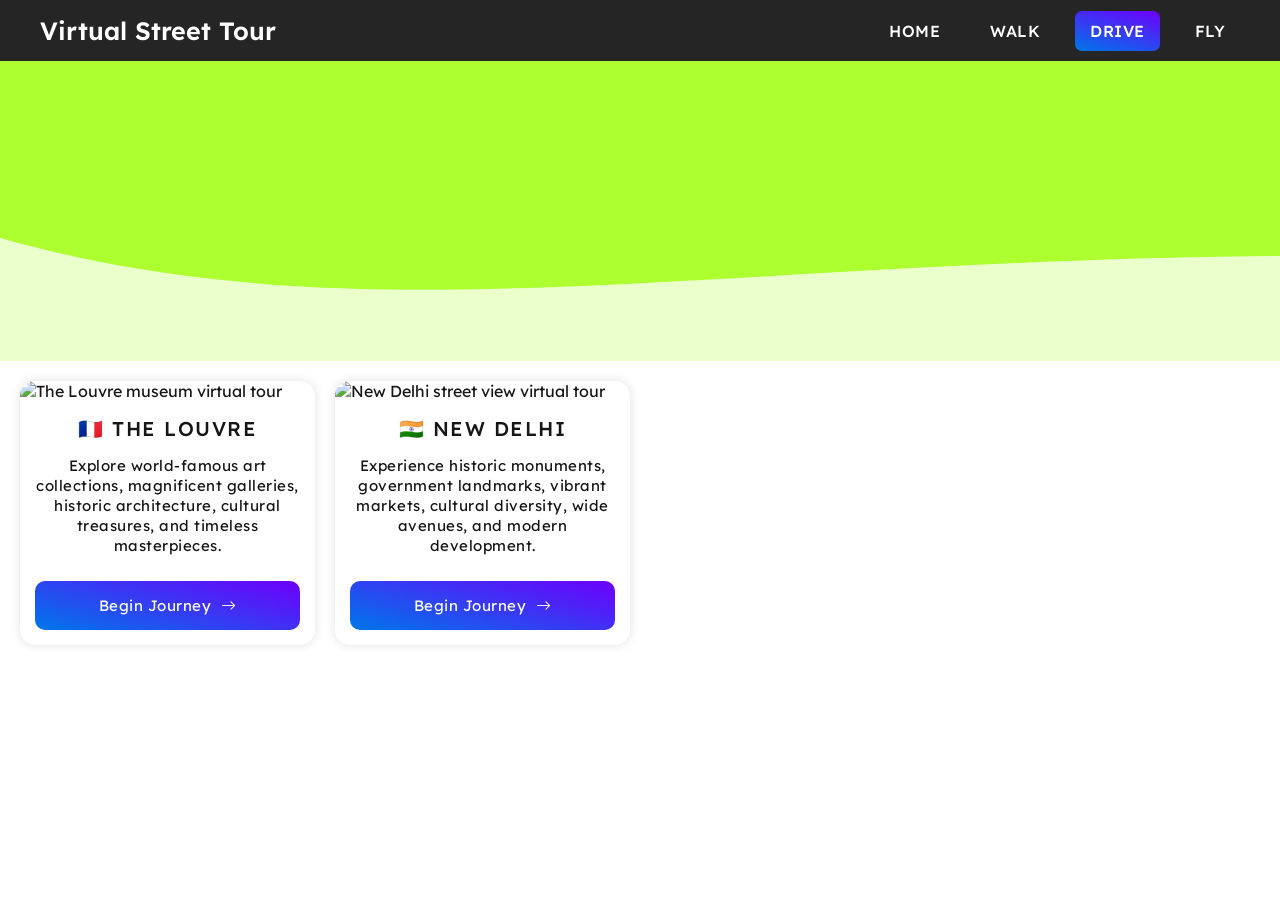
==== drive.html @ ffb22863 "compress images" ====
<!doctype html>
<html lang="en">
  <head>
    <meta charset="UTF-8" />
    <meta http-equiv="X-UA-Compatible" content="IE=edge" />
    <meta name="viewport" content="width=device-width, initial-scale=1.0" />
    <link rel="shortcut icon" href="./images/favicon.png" type="image/x-icon" />

    <title>Driving Tour</title>

    <!-- bootstrap icons  -->
    <link
      rel="stylesheet"
      href="https://cdn.jsdelivr.net/npm/bootstrap-icons@1.13.1/font/bootstrap-icons.min.css"
    />

    <!-- unicons  -->
    <link
      rel="stylesheet"
      href="https://unicons.iconscout.com/release/v4.2.0/css/line.css"
    />
    <script src="https://unicons.iconscout.com/release/v4.2.0/script/monochrome/bundle.js"></script>
    <link
      rel="stylesheet"
      href="https://unicons.iconscout.com/release/v4.2.0/css/solid.css"
    />
    <link
      rel="stylesheet"
      href="https://unicons.iconscout.com/release/v4.2.0/css/thinline.css"
    />

    <link rel="stylesheet" href="./css/common.css" />
    <link rel="stylesheet" href="./css/main.css" />
    <link rel="stylesheet" href="./css/video.css" />
  </head>
  <body>
    <!-- header  -->
    <header class="header">
      <div class="header-content">
        <div class="logo">
          <div class="text">Virtual Street Tour</div>
          <!-- <img src="./images/logo-2.png" alt="" /> -->
        </div>
        <div class="menu">
          <div class="menu__link">
            <a href="./" class="">Home</a>
          </div>
          <div class="menu__link">
            <a href="./walk.html"
              >Walk </i
            ></a>
          </div>
          <div class="menu__link">
            <a href="./drive.html" class="active">Drive </a>
          </div>
          <div class="menu__link">
            <a href="./fly.html">Fly </a>
          </div>
        </div>
      </div>
    </header>

   


    <!-- Wave SVG Animation -->
    <div class="waves">
       
        <svg class="svg1" width="100%" height="200px" fill="none" version="1.1"
        xmlns="http://www.w3.org/2000/svg">
          <linearGradient id="grad1" x1="0%" y1="0%" x2="100%" y2="0%">
            <stop offset="0%" stop-color="#FFFFFF" stop-opacity="0.5" />
            <stop offset="50%" stop-color="#FFFFFF" stop-opacity="0.5" />
            <stop offset="100%" stop-color="#FFFFFF" stop-opacity="0.5" />
        </linearGradient>
        <path 
            fill="url(#grad1)" 
            d="
            M0 67
            C 273,183
                822,-40
                1920.00,106 
            
            V 359 
            H 0 
            V 67
            Z">
            <animate 
            repeatCount="indefinite" 
            fill="url(#grad1)" 
            attributeName="d" 
            dur="15s"
            attributeType="XML"
            values="
                M0 77 
                C 473,283
                822,-40
                1920,116 
                
                V 359 
                H 0 
                V 67 
                Z; 

                M0 77 
                C 473,-40
                1222,283
                1920,136 
                
                V 359 
                H 0 
                V 67 
                Z; 

                M0 77 
                C 973,260
                1722,-53
                1920,120 
                
                V 359 
                H 0 
                V 67 
                Z; 

                M0 77 
                C 473,283
                822,-40
                1920,116 
                
                V 359 
                H 0 
                V 67 
                Z
                ">
            </animate>
        </path>
        </svg>

        <svg class="svg2" width="100%" height="200px" fill="none" version="1.1"
        xmlns="http://www.w3.org/2000/svg">
          <linearGradient id="grad1" x1="0%" y1="0%" x2="100%" y2="0%">
            <stop offset="0%" stop-color="#FFFFFF" stop-opacity="1" />
            <stop offset="50%" stop-color="#FFFFFF" stop-opacity="1" />
            <stop offset="100%" stop-color="#FFFFFF" stop-opacity="1" />
        </linearGradient>
        <path 
            fill="url(#grad1)" 
            d="
            M0 67
            C 273,183
                822,-40
                1920.00,106 
            
            V 359 
            H 0 
            V 67
            Z">
            <animate 
            repeatCount="indefinite" 
            fill="url(#grad1)" 
            attributeName="d" 
            dur="15s"
            attributeType="XML"
            values="
                M0 77 
                C 473,283
                822,-40
                1920,116 
                
                V 359 
                H 0 
                V 67 
                Z; 

                M0 77 
                C 473,-40
                1222,283
                1920,136 
                
                V 359 
                H 0 
                V 67 
                Z; 

                M0 77 
                C 973,260
                1722,-53
                1920,120 
                
                V 359 
                H 0 
                V 67 
                Z; 

                M0 77 
                C 473,283
                822,-40
                1920,116 
                
                V 359 
                H 0 
                V 67 
                Z
                ">
            </animate>
        </path>
        </svg>



    </div>

  


   
    <!-- explore  -->
    <div class="explore-area">
      <div class="explore-area-content">
        <!-- The Louvre -->
        <div class="explore-area__item">
          <div class="thumbnail">
            <img
              class="bg-img"
              src="./images/cities/The-Louvre.png"
              alt="The Louvre museum virtual tour"
            />
          </div>
          <div class="text">
            <h3>🇫🇷 The Louvre</h3>
            <p>
              Explore world-famous art collections, magnificent galleries,
              historic architecture, cultural treasures, and timeless
              masterpieces.
            </p>
            <a data-video="y-1144Qq-Qc" data-start="160" class="btn walk"
              >Begin Journey <i class="bi bi-arrow-right"></i
            ></a>
          </div>
        </div>

        <!-- New Delhi -->
        <div class="explore-area__item">
          <div class="thumbnail">
            <img
              class="bg-img"
              src="./images/cities/New-Delhi.png"
              alt="New Delhi street view virtual tour"
            />
          </div>
          <div class="text">
            <h3>🇮🇳 New Delhi</h3>
            <p>
              Experience historic monuments, government landmarks, vibrant
              markets, cultural diversity, wide avenues, and modern development.
            </p>
            <a data-video="IiW8181-Dbo" data-start="28" class="btn walk"
              >Begin Journey <i class="bi bi-arrow-right"></i
            ></a>
          </div>
        </div>
      </div>
    </div>

    <!-- Fullscreen Video Modal -->
    <div id="videoModal">
      <div class="video-wrapper">
        <iframe id="youtubeFrame" allow="autoplay" allowfullscreen> </iframe>
        <div class="video-overlay">
          <button id="backBtn">
            <img src="./images/icons/left-chevron.png" alt="" />
          </button>
          <div id="openMenu">
            <img src="./images/icons/more.png" alt="" />
          </div>
          <div class="sidebar">
            <div id="closeBar">
              <img src="./images/icons/red-cross.png" alt="" />
            </div>
            <button>New York 🇺🇸</button>
            <button>Jersey 🇺🇸</button>
            <button>Greece 🇺🇸</button>
            <button>California 🇺🇸</button>
            <button>Miami 🇺🇸</button>
            <button>New York 🇺🇸</button>
            <button>New York 🇺🇸</button>
            <button>New York 🇺🇸</button>
            <button>New York 🇺🇸</button>
            <button>New York 🇺🇸</button>
            <button>New York 🇺🇸</button>
            <button>New York 🇺🇸</button>
            <button>New York 🇺🇸</button>
            <button>New York 🇺🇸</button>
            <button>New York 🇺🇸</button>
            <button>New York 🇺🇸</button>
            <button>New York 🇺🇸</button>
            <button>New York 🇺🇸</button>
            <button>New York 🇺🇸</button>
            <button>New York 🇺🇸</button>
            <button>New York 🇺🇸</button>
            <button>New York 🇺🇸</button>
            <button>New York 🇺🇸</button>
            <button>New York 🇺🇸</button>
            <button>New York 🇺🇸</button>
          </div>
        </div>

        <!-- Your custom back button -->
      </div>
    </div>

    <script src="./js/video.js"></script>
  </body>
</html>
---- css/common.css ----
@import url('https://fonts.googleapis.com/css2?family=Google+Sans+Flex:opsz,wght@6..144,1..1000&display=swap');
@import url('https://fonts.googleapis.com/css2?family=DM+Sans:ital,opsz,wght@0,9..40,100..1000;1,9..40,100..1000&display=swap');
@import url('https://fonts.googleapis.com/css2?family=Lexend+Deca:wght@100..900&display=swap');

* {
    margin: 0;
    padding: 0;
    box-sizing: border-box;
    /* font-family: "Google Sans Flex", sans-serif; */
     font-family: "Lexend Deca", sans-serif;
    /* font-family: "DM Sans", sans-serif; */
    color: #161616;
    transition: 0.3s;
}


h1,
h2,
h3,
h4,
h5,
h6 {
    font-weight: 500;
}

h1 {
    font-size: 30px;
    font-weight: 500;
}

h2 {
    font-size: 30px;
    font-weight: 500;
}

h3 {
    font-size: 20px;
    font-weight: 500;
}

h4 {
    font-weight: 500;
}

h5 {}

a {
    text-decoration: none;
    font-size: 15px;
    letter-spacing: .5px;

}

p {
    font-size: 15px;
    line-height: 20px;
    letter-spacing: .5px;
}

span {
    font-size: 15px;

}


ul,
li {
    list-style: none;
    font-size: 15px;

}

img {
    width: 100%;
}





/* div{
  --bg: radial-gradient(#000000 67%, rgba(0, 0, 0, 0) 68%);
  background: linear-gradient(#ff1493 calc(50% - 13em), #ffff00 calc(50% + 13em));
} */

div.waves{
  background-color: greenyellow;
  width: 100%;
  position: relative;
  height: 300px;
}

.svg1{
  position: absolute;
  width: 100%;
  bottom: 0;
  left: 0;
  animation-name: move-left;
  animation-duration: 4s;
  animation-iteration-count: infinite;
  animation-direction: alternate;
}

.svg2{
  position: absolute;
  width: 100%;
  bottom: 0;
  left: 0;
  animation-name: move-right;
  animation-duration: 1s;
  animation-iteration-count: infinite;
  animation-direction: alternate;
}

.spacer{
  height: 100px;
  width: 100%;
}

@keyframes example {
  0%   {
    left:0px;
    top:0px;}
  
  50%  {
    left:-2000px;
    top:200px;}
  
  100% {
    left:0px; 
    top:0px;}
}
---- css/main.css ----
.header {
  padding: 15px 20px;
  background-color: #252525;
  /* border-bottom: 1px solid gray; */
  /* background: #00d2fc;
  background: linear-gradient(195deg, rgb(109, 0, 252) 1%, rgba(0, 117, 234, 1) 99%); */
}

.header-content {
  max-width: 1200px;
  margin-inline: auto;
  display: flex;
  justify-content: space-between;
  align-items: center;
}

.header-content .logo {
  /* width: 150px; */
}

.header-content .logo .text {
  font-weight: 600;
  font-size: 25px;
  color: white;
}


.header-content .menu {
  display: flex;
  gap: 20px;
  margin-right: 0px;
}

.header-content .menu .menu__link a {
  font-size: 16px;
  color: white;
  padding: 10px 15px;
  border-radius: 7px;
  font-weight: 500;
  text-transform: uppercase;
}

.header-content .menu .menu__link a.active {
  background: #00d2fc;
  background: linear-gradient(195deg, #6d00fc 1%, rgba(0, 117, 234, 1) 99%);
}

.header-content .menu .menu__link a:hover {
  background: #00d2fc;
  background: linear-gradient(195deg, #6d00fc 1%, rgba(0, 117, 234, 1) 99%);
}

.header-content .menu .menu__link a i {
  font-size: 16px;
  color: white;
}





/***************** hero  *******************/

.hero {
  padding: 20px 20px 0;
}


.hero-content {
  text-align: center;
  max-width: 1400px;
  margin-inline: auto;
  /* background: #00d2fc; */
  /* background: linear-gradient(195deg, rgb(109, 0, 252) 1%, rgba(0, 117, 234, 1) 99%); */
  padding: 30px 30px;
  border-radius: 18px;
}

.hero-content h3 {
  margin-bottom: 15px;
  /* color: #ffe299; */
  letter-spacing: 1px;
}

.hero-content h1 {
  margin-bottom: 15px;
  /* color: white; */
  text-transform: uppercase;
  letter-spacing: 1px;
  font-size: 50px;

}
.hero-content h1 span{
  background: #00d2fc; 
  background: linear-gradient(195deg, rgb(109, 0, 252) 1%, rgba(0, 117, 234, 1) 99%); 
  padding: 5px 20px;
  color: white;
  font-size: 50px;
  border-radius: 10px;
}

.hero-content p {
  /* color: white; */
  max-width: 800px;
  margin-inline: auto;

}


















/* explore area  */

.explore-area {
  padding: 20px 20px 60px 20px;
}

.explore-area>h2 {
  text-align: center;
  padding: 15px;
  margin-bottom: 20px;
  text-transform: uppercase;
  letter-spacing: 1px;
}

.explore-area-content {
  max-width: 1400px;
  margin-inline: auto;
  display: grid;
  grid-template-columns: 1fr 1fr 1fr 1fr;
  gap: 20px;
}

.explore-area__item {
  box-shadow: 0px 0px 10px 1px rgba(0, 0, 0, 0.1);
  display: block;
  border-radius: 15px;
  overflow: hidden;
}

.explore-area__item:hover {
  transform: scale(1.02);
}

.explore-area__item .thumbnail {
  position: relative;
}

.explore-area__item .thumbnail .bg-img {}



.explore-area__item .text {
  padding: 15px;
}

.explore-area__item .text h3 {
  margin-bottom: 15px;
  text-align: center;
  text-transform: uppercase;
  letter-spacing: 1.5px;
}

.explore-area__item .text p {
  text-align: center;
  margin-bottom: 25px;
}

.explore-area__item .text .btn {
  display: block;
  text-align: center;
  background: #00d2fc;
  background: linear-gradient(195deg, rgb(109, 0, 252) 1%, rgba(0, 117, 234, 1) 99%);
  color: white;
  padding: 15px;
  outline: none;
  border: none;
  border-radius: 10px;
  cursor: pointer;
}

.explore-area__item .text .btn i {
  color: white;
  padding-left: 5px;
}


@media screen and (max-width:992px) {
  .explore-area-content {
    grid-template-columns: 1fr 1fr 1fr;
  }
}

@media screen and (max-width:765px) {
  .explore-area-content {
    grid-template-columns: 1fr 1fr;
  }
}

@media screen and (max-width:576px) {
  .explore-area-content {
    grid-template-columns: 1fr 1fr;
  }
}






/* footer  */

.footer {
  background-color: #efefef;
  padding: 40px 20px;
}

.footer-content {
  max-width: 1400px;
  margin-inline: auto;
  display: grid;
  grid-template-columns: 1.5fr 1fr 1fr 1fr;
  gap: 40px;
  justify-content: center;
}

.footer-content h3 {
  margin-bottom: 20px;
  text-transform: uppercase;
  letter-spacing: 1px;
}

.footer-content a {
  display: block;
  margin-bottom: 10px;
}

.footer-content a:hover {
  transform: translateX(5px);
}

.footer-content .logo img {
  width: 260px;
  margin-bottom: 10px;
}
---- css/video.css ----
.cities {
  display: flex;
  gap: 20px;
  padding: 30px;
}

.city-box {
  width: 200px;
  height: 120px;
  background: #007bff;
  color: white;
  display: flex;
  align-items: center;
  justify-content: center;
  cursor: pointer;
  border-radius: 10px;
  font-size: 20px;
}

#videoModal {
  position: fixed;
  inset: 0;
  width: 100%;
  height: 100vh;
  background: #000;
  z-index: 5;
  display: none;
}

.video-wrapper {
  position: relative;
  width: 100%;
  height: 100%;
}

#youtubeFrame {
  position: absolute;
  top: 50%;
  left: 50%;
  width: 177.78vh;
  height: 115vh;
  min-width: 100vw;
  min-height: 56.25vw;
  transform: translate(-50%, -50%);
  border: none;
}

/* Invisible layer above video */
.video-overlay {
  -webkit-user-select: none;
  outline: none;
  -webkit-tap-highlight-color: transparent;
  position: fixed;
  width: 100%;
  height: 100%;
  inset: 0;
  z-index: 10;
  background: transparent;
}

.video-overlay .sidebar {
  position: absolute;
  right: 10px;
  top: 10px;
  display: flex;
  flex-direction: column;
  background: #00d2fc;
  background: linear-gradient(
    195deg,
    rgb(109, 0, 252) 1%,
    rgba(0, 117, 234, 1) 99%
  );
  border-radius: 15px;
  padding: 60px 15px 25px 15px;
  gap: 15px;
  width: 250px;
  height: 80%;
  z-index: 20;
  overflow-y: auto;
  display: none;
}

.video-overlay .sidebar{
  scrollbar-width: none;
  scrollbar-color: green;

}
.video-overlay .sidebar button {
  padding: 10px 20px;
  border: none;
  border-radius: 8px;
  text-transform: uppercase;
  cursor: pointer;
  text-align: left;
}
.video-overlay .sidebar button:hover {
  transform: translateX(5px);
}

.video-overlay .sidebar #closeBar {
  position: absolute;
  top: 10px;
  right: 10px;
  cursor: pointer;
  height: 35px;
  width: 35px;
  border-radius: 50%;
  background-color: transparent;
  display: flex;
  justify-content: center;
  align-items: center;
  /* background-color: gainsboro; */
}
.video-overlay .sidebar #closeBar img {
  width: 15px;
}
/* Back button above overlay */
#backBtn {
  position: fixed;
  top: 10px;
  left: 10px;
  z-index: 20;
  padding: 10px 12px;
  border: none;
  border-radius: 8px;
  font-size: 20px;
  cursor: pointer;
  background: #00d2fc;
  background: linear-gradient(
    195deg,
    rgb(109, 0, 252) 1%,
    rgba(0, 117, 234, 1) 99%
  );
  display: flex;
}
#backBtn img {
  width: 12px;
}

#openMenu {
  position: fixed;
  top: 10px;
  right: 10px;
  z-index: 15;
  padding: 9px 12px;
  border: none;
  border-radius: 8px;
  font-size: 20px;
  cursor: pointer;
  background: #00d2fc;
  background: linear-gradient(
    195deg,
    rgb(109, 0, 252) 1%,
    rgba(0, 117, 234, 1) 99%
  );
  display: flex;
  z-index: 15;
}
#openMenu img {
  width: 15px;
}
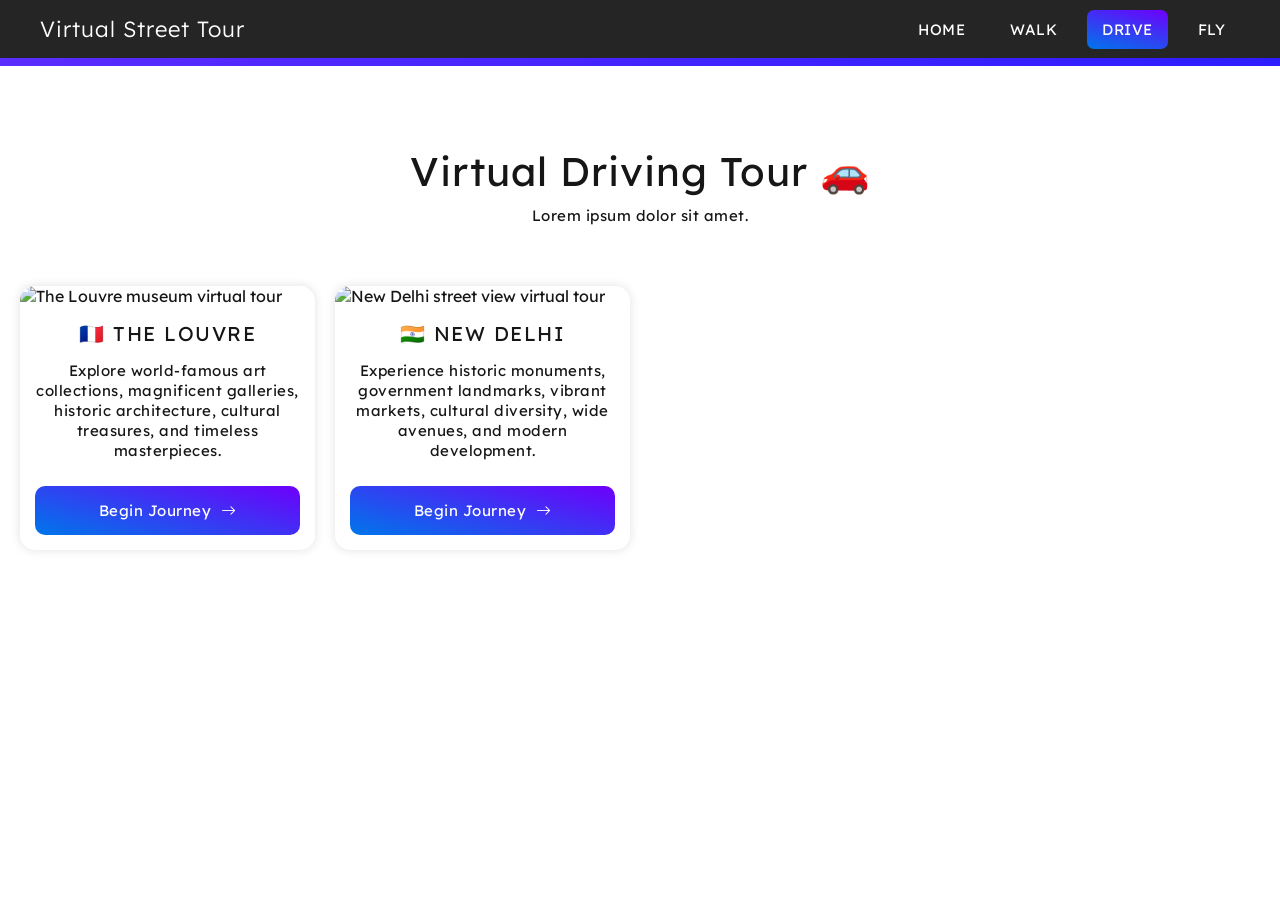
==== commit c08cf33c: "header" ====
--- a/drive.html
+++ b/drive.html
@@ -60,158 +60,17 @@
       </div>
     </header>
 
-   
+    <div class="topborder"></div>
 
 
-    <!-- Wave SVG Animation -->
-    <div class="waves">
-       
-        <svg class="svg1" width="100%" height="200px" fill="none" version="1.1"
-        xmlns="http://www.w3.org/2000/svg">
-          <linearGradient id="grad1" x1="0%" y1="0%" x2="100%" y2="0%">
-            <stop offset="0%" stop-color="#FFFFFF" stop-opacity="0.5" />
-            <stop offset="50%" stop-color="#FFFFFF" stop-opacity="0.5" />
-            <stop offset="100%" stop-color="#FFFFFF" stop-opacity="0.5" />
-        </linearGradient>
-        <path 
-            fill="url(#grad1)" 
-            d="
-            M0 67
-            C 273,183
-                822,-40
-                1920.00,106 
-            
-            V 359 
-            H 0 
-            V 67
-            Z">
-            <animate 
-            repeatCount="indefinite" 
-            fill="url(#grad1)" 
-            attributeName="d" 
-            dur="15s"
-            attributeType="XML"
-            values="
-                M0 77 
-                C 473,283
-                822,-40
-                1920,116 
-                
-                V 359 
-                H 0 
-                V 67 
-                Z; 
-
-                M0 77 
-                C 473,-40
-                1222,283
-                1920,136 
-                
-                V 359 
-                H 0 
-                V 67 
-                Z; 
-
-                M0 77 
-                C 973,260
-                1722,-53
-                1920,120 
-                
-                V 359 
-                H 0 
-                V 67 
-                Z; 
-
-                M0 77 
-                C 473,283
-                822,-40
-                1920,116 
-                
-                V 359 
-                H 0 
-                V 67 
-                Z
-                ">
-            </animate>
-        </path>
-        </svg>
-
-        <svg class="svg2" width="100%" height="200px" fill="none" version="1.1"
-        xmlns="http://www.w3.org/2000/svg">
-          <linearGradient id="grad1" x1="0%" y1="0%" x2="100%" y2="0%">
-            <stop offset="0%" stop-color="#FFFFFF" stop-opacity="1" />
-            <stop offset="50%" stop-color="#FFFFFF" stop-opacity="1" />
-            <stop offset="100%" stop-color="#FFFFFF" stop-opacity="1" />
-        </linearGradient>
-        <path 
-            fill="url(#grad1)" 
-            d="
-            M0 67
-            C 273,183
-                822,-40
-                1920.00,106 
-            
-            V 359 
-            H 0 
-            V 67
-            Z">
-            <animate 
-            repeatCount="indefinite" 
-            fill="url(#grad1)" 
-            attributeName="d" 
-            dur="15s"
-            attributeType="XML"
-            values="
-                M0 77 
-                C 473,283
-                822,-40
-                1920,116 
-                
-                V 359 
-                H 0 
-                V 67 
-                Z; 
-
-                M0 77 
-                C 473,-40
-                1222,283
-                1920,136 
-                
-                V 359 
-                H 0 
-                V 67 
-                Z; 
-
-                M0 77 
-                C 973,260
-                1722,-53
-                1920,120 
-                
-                V 359 
-                H 0 
-                V 67 
-                Z; 
-
-                M0 77 
-                C 473,283
-                822,-40
-                1920,116 
-                
-                V 359 
-                H 0 
-                V 67 
-                Z
-                ">
-            </animate>
-        </path>
-        </svg>
-
-
-
+    <!-- breadcrumb  -->
+    <div class="breadcrumb">
+      <div class="breadcrumb-content">
+        <h1>Virtual Driving Tour 🚗</h1>
+        <!-- <div class="box"></div> -->
+        <p>Lorem ipsum dolor sit amet.</p>
+      </div>
     </div>
-
-  
-
 
    
     <!-- explore  -->
@@ -262,6 +121,7 @@
       </div>
     </div>
 
+    
     <!-- Fullscreen Video Modal -->
     <div id="videoModal">
       <div class="video-wrapper">
@@ -310,5 +170,6 @@
     </div>
 
     <script src="./js/video.js"></script>
+    <script src="./js/header.js"></script>
   </body>
 </html>
--- a/css/common.css
+++ b/css/common.css
@@ -1,18 +1,17 @@
-@import url('https://fonts.googleapis.com/css2?family=Google+Sans+Flex:opsz,wght@6..144,1..1000&display=swap');
-@import url('https://fonts.googleapis.com/css2?family=DM+Sans:ital,opsz,wght@0,9..40,100..1000;1,9..40,100..1000&display=swap');
-@import url('https://fonts.googleapis.com/css2?family=Lexend+Deca:wght@100..900&display=swap');
+@import url("https://fonts.googleapis.com/css2?family=Google+Sans+Flex:opsz,wght@6..144,1..1000&display=swap");
+@import url("https://fonts.googleapis.com/css2?family=DM+Sans:ital,opsz,wght@0,9..40,100..1000;1,9..40,100..1000&display=swap");
+@import url("https://fonts.googleapis.com/css2?family=Lexend+Deca:wght@100..900&display=swap");
 
 * {
-    margin: 0;
-    padding: 0;
-    box-sizing: border-box;
-    /* font-family: "Google Sans Flex", sans-serif; */
-     font-family: "Lexend Deca", sans-serif;
-    /* font-family: "DM Sans", sans-serif; */
-    color: #161616;
-    transition: 0.3s;
+  margin: 0;
+  padding: 0;
+  box-sizing: border-box;
+  /* font-family: "Google Sans Flex", sans-serif; */
+  font-family: "Lexend Deca", sans-serif;
+  /* font-family: "DM Sans", sans-serif; */
+  color: #161616;
+  transition: 0.3s;
 }
-
 
 h1,
 h2,
@@ -20,77 +19,72 @@
 h4,
 h5,
 h6 {
-    font-weight: 500;
+  font-weight: 400;
 }
 
 h1 {
-    font-size: 30px;
-    font-weight: 500;
+  font-size: 30px;
 }
 
 h2 {
-    font-size: 30px;
-    font-weight: 500;
+  font-size: 30px;
 }
 
 h3 {
-    font-size: 20px;
-    font-weight: 500;
+  font-size: 20px;
 }
 
 h4 {
-    font-weight: 500;
 }
 
-h5 {}
+h5 {
+}
 
 a {
-    text-decoration: none;
-    font-size: 15px;
-    letter-spacing: .5px;
-
+  text-decoration: none;
+  font-size: 15px;
+  letter-spacing: 0.5px;
 }
 
 p {
-    font-size: 15px;
+  font-size: 15px;
+  line-height: 20px;
+  letter-spacing: 0.5px;
+}
+@media screen and (max-width: 576px) {
+  p {
+    font-size: 14px;
     line-height: 20px;
-    letter-spacing: .5px;
+    letter-spacing: 0.5px;
+  }
 }
-
 span {
-    font-size: 15px;
-
+  font-size: 15px;
 }
-
 
 ul,
 li {
-    list-style: none;
-    font-size: 15px;
-
+  list-style: none;
+  font-size: 15px;
 }
 
 img {
-    width: 100%;
+  width: 100%;
 }
-
-
-
-
 
 /* div{
   --bg: radial-gradient(#000000 67%, rgba(0, 0, 0, 0) 68%);
   background: linear-gradient(#ff1493 calc(50% - 13em), #ffff00 calc(50% + 13em));
 } */
 
-div.waves{
+div.waves {
   background-color: greenyellow;
   width: 100%;
   position: relative;
   height: 300px;
 }
 
-.svg1{
+.svg1 {
   position: absolute;
   width: 100%;
   bottom: 0;
@@ -101,7 +95,7 @@
   animation-direction: alternate;
 }
 
-.svg2{
+.svg2 {
   position: absolute;
   width: 100%;
   bottom: 0;
@@ -112,22 +106,24 @@
   animation-direction: alternate;
 }
 
-.spacer{
+.spacer {
   height: 100px;
   width: 100%;
 }
 
 @keyframes example {
-  0%   {
-    left:0px;
-    top:0px;}
-  
-  50%  {
-    left:-2000px;
-    top:200px;}
-  
+  0% {
+    left: 0px;
+    top: 0px;
+  }
+
+  50% {
+    left: -2000px;
+    top: 200px;
+  }
+
   100% {
-    left:0px; 
-    top:0px;}
+    left: 0px;
+    top: 0px;
+  }
 }
-
--- a/css/main.css
+++ b/css/main.css
@@ -19,24 +19,24 @@
 }
 
 .header-content .logo .text {
-  font-weight: 600;
-  font-size: 25px;
-  color: white;
-}
-
+  font-weight: 300;
+  letter-spacing: 1px;
+  font-size: 22px;
+  color: white;
+}
 
 .header-content .menu {
   display: flex;
-  gap: 20px;
+  gap: 15px;
   margin-right: 0px;
 }
 
 .header-content .menu .menu__link a {
-  font-size: 16px;
+  font-size: 15px;
   color: white;
   padding: 10px 15px;
   border-radius: 7px;
-  font-weight: 500;
+  font-weight: 400;
   text-transform: uppercase;
 }
 
@@ -55,16 +55,104 @@
   color: white;
 }
 
-
-
+/* ********************* hearder mobile  */
+
+.header-mobile {
+  display: none;
+  align-items: center;
+  justify-content: space-between;
+}
+
+.header-mobile .logo a {
+  color: white;
+  font-size: 18px;
+}
+.header-mobile .open {
+  cursor: pointer;
+}
+
+.header-mobile .open i {
+  color: white;
+  font-size: 25px;
+  padding: 3px 10px;
+  border-radius: 5px;
+  background: #00d2fc;
+  background: linear-gradient(195deg, #6d00fc 1%, rgba(0, 117, 234, 1) 99%);
+}
+
+.aside {
+  position: fixed;
+  top: 0;
+  right: 0;
+  width: 70%;
+  background-color: #ffffff;
+  height: 100vh;
+  z-index: 99999;
+  box-shadow: -10px 0px 20px 0px rgba(0, 0, 0, 0.2);
+  display: none;
+}
+.aside .close {
+  position: absolute;
+  top: 15px;
+  right: 15px;
+  cursor: pointer;
+}
+.aside .close i {
+  font-size: 25px;
+}
+
+.aside .menu {
+  display: grid;
+  gap: 5px;
+  padding-top: 60px;
+}
+.aside .menu .link {
+  font-size: 20px;
+  padding: 10px 20px;
+  transition: 0s;
+}
+.aside .menu .link:hover {
+  font-size: 20px;
+  padding: 10px 20px;
+  background: #00d2fc;
+  background: linear-gradient(195deg, #6d00fc 1%, rgba(0, 117, 234, 1) 99%);
+  color: white;
+}
+.aside .menu .link.active {
+  background: #00d2fc;
+  background: linear-gradient(195deg, #6d00fc 1%, rgba(0, 117, 234, 1) 99%);
+  color: white;
+}
+
+@media screen and (max-width: 768px) {
+  .header-content {
+    display: none;
+  }
+  .header-mobile {
+    display: flex;
+  }
+}
+
+/* ************* top border  */
+.topborder{
+  height: 8px;
+  background: linear-gradient(
+    135deg,
+    #5a2cff,
+    #000dff,
+    #bd00fc
+  );
+
+  background-size: 400% 400%;
+  animation: gradientFlow 10s ease infinite;
+}
 
 
 /***************** hero  *******************/
 
 .hero {
-  padding: 20px 20px 0;
-}
-
+  padding: 40px 20px 10px;
+}
 
 .hero-content {
   text-align: center;
@@ -80,56 +168,126 @@
   margin-bottom: 15px;
   /* color: #ffe299; */
   letter-spacing: 1px;
+  background: #00d2fc;
+  background: linear-gradient(
+    195deg,
+    rgb(109, 0, 252) 1%,
+    rgba(0, 117, 234, 1) 99%
+  );
+  -webkit-background-clip: text;
+  -webkit-text-fill-color: transparent;
 }
 
 .hero-content h1 {
   margin-bottom: 15px;
   /* color: white; */
   text-transform: uppercase;
-  letter-spacing: 1px;
+  line-height: 80px;
+  letter-spacing: 1px;
+  font-weight: 400;
   font-size: 50px;
-
-}
-.hero-content h1 span{
-  background: #00d2fc; 
-  background: linear-gradient(195deg, rgb(109, 0, 252) 1%, rgba(0, 117, 234, 1) 99%); 
-  padding: 5px 20px;
-  color: white;
+}
+.hero-content h1 span {
+  background: linear-gradient(
+    135deg,
+    #00fcdf,
+    #01b68f,
+    #0f2bfb,
+    #e600ff,
+    #fc0000
+  );
+
+  background-size: 400% 400%;
+  animation: gradientFlow 10s ease infinite;
+  color: white;
+  padding: 2px 20px;
+  font-weight: 400;
   font-size: 50px;
   border-radius: 10px;
 }
 
+@keyframes gradientFlow {
+  0% {
+    background-position: 0% 50%;
+  }
+  50% {
+    background-position: 100% 50%;
+  }
+  100% {
+    background-position: 0% 50%;
+  }
+}
+
 .hero-content p {
-  /* color: white; */
   max-width: 800px;
   margin-inline: auto;
-
-}
-
-
-
-
-
-
-
-
-
-
-
-
-
-
-
-
-
-
-/* explore area  */
+}
+
+@media screen and (max-width: 768px) {
+  .hero-content {
+    padding: 0px 0px;
+  }
+  .hero-content h1 {
+    font-size: 45px;
+    line-height: 70px;
+  }
+  .hero-content h1 span {
+    font-size: 45px;
+  }
+}
+
+@media screen and (max-width: 576px) {
+  .hero-content h3 {
+    font-size: 16px;
+    letter-spacing: 1px;
+    margin-bottom: 10px;
+  }
+  .hero-content h1 {
+    font-size: 45px;
+  }
+
+  .hero-content h1 span {
+    font-size: 45px;
+  }
+}
+
+/* *********************** breadcrumb area  */
+
+.breadcrumb {
+  padding: 80px 20px 40px;
+}
+.breadcrumb .breadcrumb-content {
+  max-width: 1400px;
+  position: relative;
+  margin-inline: auto;
+}
+.breadcrumb-content h1 {
+  font-weight: 400;
+  text-align: center;
+  margin-bottom: 10px;
+  letter-spacing: 1px;
+  font-size: 40px;
+}
+.breadcrumb-content p{
+  text-align: center;
+}
+
+@media screen and (max-width:576px) {
+  .breadcrumb {
+    padding: 40px 20px 20px;
+  }
+  .breadcrumb-content h1 {
+    font-size: 25px;
+  }
+}
+
+/************************** explore area  */
 
 .explore-area {
   padding: 20px 20px 60px 20px;
 }
 
-.explore-area>h2 {
+.explore-area > h2 {
   text-align: center;
   padding: 15px;
   margin-bottom: 20px;
@@ -160,9 +318,8 @@
   position: relative;
 }
 
-.explore-area__item .thumbnail .bg-img {}
-
-
+.explore-area__item .thumbnail .bg-img {
+}
 
 .explore-area__item .text {
   padding: 15px;
@@ -184,7 +341,11 @@
   display: block;
   text-align: center;
   background: #00d2fc;
-  background: linear-gradient(195deg, rgb(109, 0, 252) 1%, rgba(0, 117, 234, 1) 99%);
+  background: linear-gradient(
+    195deg,
+    rgb(109, 0, 252) 1%,
+    rgba(0, 117, 234, 1) 99%
+  );
   color: white;
   padding: 15px;
   outline: none;
@@ -198,29 +359,23 @@
   padding-left: 5px;
 }
 
-
-@media screen and (max-width:992px) {
+@media screen and (max-width: 992px) {
   .explore-area-content {
     grid-template-columns: 1fr 1fr 1fr;
   }
 }
 
-@media screen and (max-width:765px) {
+@media screen and (max-width: 768px) {
   .explore-area-content {
     grid-template-columns: 1fr 1fr;
   }
 }
 
-@media screen and (max-width:576px) {
+@media screen and (max-width: 576px) {
   .explore-area-content {
-    grid-template-columns: 1fr 1fr;
-  }
-}
-
-
-
-
-
+    grid-template-columns: 1fr;
+  }
+}
 
 /* footer  */
 
@@ -256,4 +411,26 @@
 .footer-content .logo img {
   width: 260px;
   margin-bottom: 10px;
-}+}
+
+@media screen and (max-width: 768px) {
+  .footer-content {
+    max-width: 1400px;
+    margin-inline: auto;
+    display: grid;
+    grid-template-columns: 1fr 1fr;
+    gap: 40px;
+    justify-content: center;
+  }
+}
+
+@media screen and (max-width: 576px) {
+  .footer-content {
+    max-width: 1400px;
+    margin-inline: auto;
+    display: grid;
+    grid-template-columns: 1fr;
+    gap: 40px;
+    justify-content: center;
+  }
+}
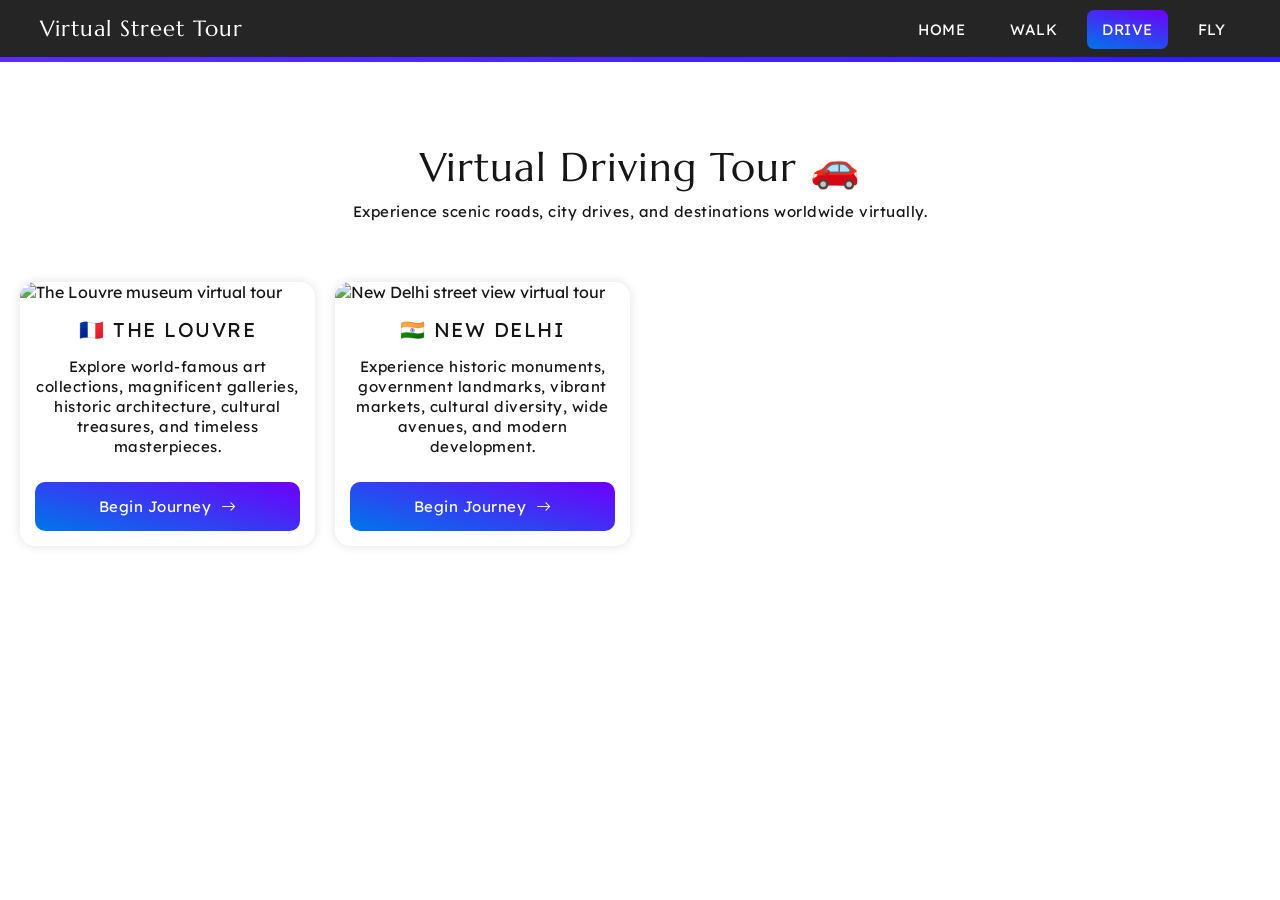
==== commit d3f1aa1f: "change text andadded videos" ====
--- a/drive.html
+++ b/drive.html
@@ -68,7 +68,7 @@
       <div class="breadcrumb-content">
         <h1>Virtual Driving Tour 🚗</h1>
         <!-- <div class="box"></div> -->
-        <p>Lorem ipsum dolor sit amet.</p>
+        <p>Experience scenic roads, city drives, and destinations worldwide virtually.</p>
       </div>
     </div>
 
--- a/css/common.css
+++ b/css/common.css
@@ -1,6 +1,8 @@
 @import url("https://fonts.googleapis.com/css2?family=Google+Sans+Flex:opsz,wght@6..144,1..1000&display=swap");
 @import url("https://fonts.googleapis.com/css2?family=DM+Sans:ital,opsz,wght@0,9..40,100..1000;1,9..40,100..1000&display=swap");
 @import url("https://fonts.googleapis.com/css2?family=Lexend+Deca:wght@100..900&display=swap");
+@import url('https://fonts.googleapis.com/css2?family=Marcellus&display=swap');
+
 
 * {
   margin: 0;
--- a/css/main.css
+++ b/css/main.css
@@ -23,6 +23,8 @@
   letter-spacing: 1px;
   font-size: 22px;
   color: white;
+  font-family: "Marcellus", serif;
+  
 }
 
 .header-content .menu {
@@ -135,7 +137,7 @@
 
 /* ************* top border  */
 .topborder{
-  height: 8px;
+  height: 5px;
   background: linear-gradient(
     135deg,
     #5a2cff,
@@ -176,18 +178,21 @@
   );
   -webkit-background-clip: text;
   -webkit-text-fill-color: transparent;
+
 }
 
 .hero-content h1 {
+  font-family: "Marcellus", serif;
   margin-bottom: 15px;
   /* color: white; */
-  text-transform: uppercase;
+  /* text-transform: uppercase; */
   line-height: 80px;
   letter-spacing: 1px;
   font-weight: 400;
   font-size: 50px;
 }
 .hero-content h1 span {
+  font-family: "Marcellus", serif;
   background: linear-gradient(
     135deg,
     #00fcdf,
@@ -262,11 +267,16 @@
   margin-inline: auto;
 }
 .breadcrumb-content h1 {
-  font-weight: 400;
   text-align: center;
   margin-bottom: 10px;
   letter-spacing: 1px;
   font-size: 40px;
+  font-family: "Marcellus", serif;
+}
+.breadcrumb-content h1 span{
+  font-size: 40px;
+  font-family: "Marcellus", serif;
+
 }
 .breadcrumb-content p{
   text-align: center;
@@ -301,6 +311,7 @@
   display: grid;
   grid-template-columns: 1fr 1fr 1fr 1fr;
   gap: 20px;
+  align-items: start;
 }
 
 .explore-area__item {
